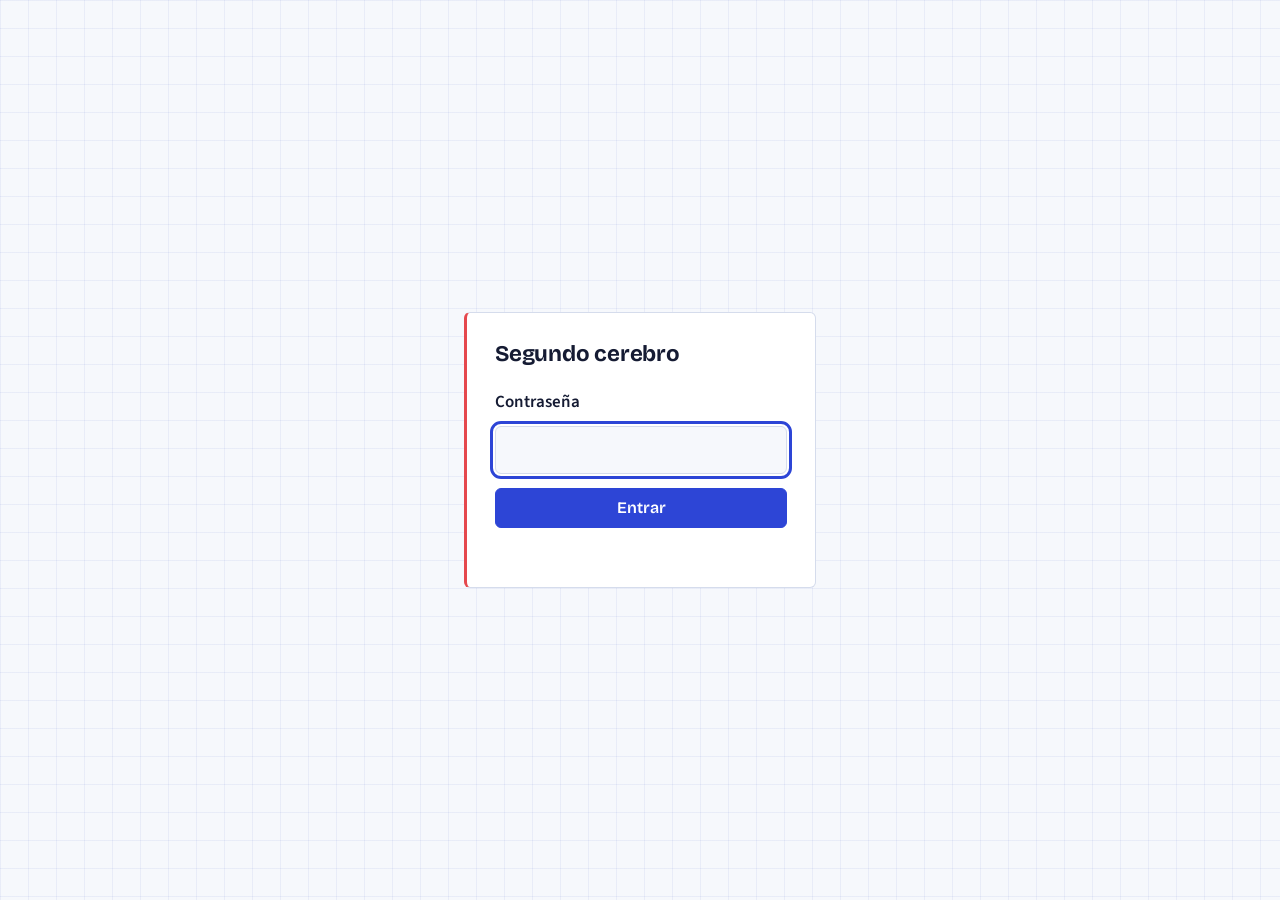
==== diapositivas/index.html @ e444e9dd "Add files via upload" ====
<!DOCTYPE html>
<html lang="es" class="locked">
<head>
  <meta charset="UTF-8">
  <meta name="viewport" content="width=device-width, initial-scale=1">
  <meta name="robots" content="noindex, nofollow">
  <title>Diapositivas · Segundo cerebro</title>
  <link rel="preconnect" href="https://fonts.googleapis.com">
  <link rel="preconnect" href="https://fonts.gstatic.com" crossorigin>
  <link href="https://fonts.googleapis.com/css2?family=Bricolage+Grotesque:opsz,wght@12..96,500..800&family=Source+Sans+3:wght@400..700&display=swap" rel="stylesheet">
  <link rel="stylesheet" href="../style.css">
</head>
<body data-page="diapositivas" data-root="../">
  <div class="shell" id="shell"></div>
  <noscript><p style="padding:2rem">Activa JavaScript para ver esta página.</p></noscript>
  <script src="../app.js"></script>
</body>
</html>
---- style.css ----
:root {
  --paper: #f6f8fc;
  --panel: #ffffff;
  --ink: #151b33;
  --muted: #5a6483;
  --line: #d5dcec;
  --grid: rgba(52, 86, 196, 0.07);
  --accent: #2d45d6;
  --accent-ink: #ffffff;
  --hl: #ffe45e;
  --margin: #e5484d;
  --err: #c62d33;
  --radius: 6px;
}

@media (prefers-color-scheme: dark) {
  :root {
    --paper: #0f1424;
    --panel: #161d33;
    --ink: #e9edfb;
    --muted: #9aa5c6;
    --line: #29314d;
    --grid: rgba(140, 165, 255, 0.06);
    --accent: #8ea2ff;
    --accent-ink: #0f1424;
    --hl: rgba(240, 213, 74, 0.34);
    --margin: #ff6b70;
    --err: #ff8a8e;
  }
}

* { box-sizing: border-box; }

html { background: var(--paper); }

body {
  margin: 0;
  min-height: 100vh;
  color: var(--ink);
  font-family: "Source Sans 3", system-ui, -apple-system, "Segoe UI", sans-serif;
  font-size: 1.0625rem;
  line-height: 1.6;
  background-color: var(--paper);
  background-image:
    linear-gradient(var(--grid) 1px, transparent 1px),
    linear-gradient(90deg, var(--grid) 1px, transparent 1px);
  background-size: 28px 28px;
}

html.locked .shell { display: none; }

a:focus-visible,
button:focus-visible,
input:focus-visible,
summary:focus-visible {
  outline: 3px solid var(--accent);
  outline-offset: 2px;
}

/* ---------- Estructura ---------- */

.shell {
  display: grid;
  grid-template-columns: 16rem minmax(0, 1fr);
  min-height: 100vh;
}

.side {
  position: sticky;
  top: 0;
  align-self: start;
  height: 100vh;
  display: flex;
  flex-direction: column;
  gap: 2rem;
  padding: 2rem 1.5rem;
  background: var(--panel);
  border-right: 2px solid var(--margin);
}

.brand {
  font-family: "Bricolage Grotesque", system-ui, sans-serif;
  font-weight: 700;
  font-size: 1.4rem;
  line-height: 1.15;
  letter-spacing: -0.01em;
  color: var(--ink);
  text-decoration: none;
  margin: 0;
}

.side nav {
  display: flex;
  flex-direction: column;
  gap: 0.15rem;
}

.side nav a {
  align-self: flex-start;
  font-family: "Bricolage Grotesque", system-ui, sans-serif;
  font-weight: 500;
  font-size: 1.05rem;
  color: var(--ink);
  text-decoration: none;
  padding: 0.3rem 0.25rem;
}

.side nav a:hover,
.side nav a[aria-current="page"] {
  background-image: linear-gradient(transparent 58%, var(--hl) 58%);
}

.side nav a[aria-current="page"] { font-weight: 700; }

.link-btn {
  margin-top: auto;
  align-self: flex-start;
  background: none;
  border: 0;
  padding: 0.25rem 0;
  font: inherit;
  font-size: 0.95rem;
  color: var(--muted);
  text-decoration: underline;
  text-underline-offset: 3px;
  cursor: pointer;
}

main {
  width: 100%;
  max-width: 54rem;
  padding: clamp(1.5rem, 5vw, 4rem);
}

h1 {
  font-family: "Bricolage Grotesque", system-ui, sans-serif;
  font-weight: 700;
  font-size: clamp(2.2rem, 6vw, 3.6rem);
  line-height: 1.05;
  letter-spacing: -0.025em;
  margin: 0 0 0.75rem;
}

h2 {
  font-family: "Bricolage Grotesque", system-ui, sans-serif;
  font-weight: 600;
  font-size: 1.25rem;
  margin: 2.5rem 0 0.5rem;
}

.lead {
  max-width: 34rem;
  margin: 0 0 2.5rem;
  font-size: 1.15rem;
  color: var(--muted);
}

.note {
  max-width: 36rem;
  padding: 1rem 1.1rem;
  background: var(--panel);
  border: 1px solid var(--line);
  border-left: 3px solid var(--margin);
  border-radius: var(--radius);
  color: var(--ink);
}

.note code,
.lead code {
  font-family: ui-monospace, SFMono-Regular, Menlo, Consolas, monospace;
  font-size: 0.9em;
}

.back {
  display: inline-block;
  margin-bottom: 1.5rem;
  font-family: "Bricolage Grotesque", system-ui, sans-serif;
  font-weight: 500;
  color: var(--muted);
  text-decoration: none;
}

.back:hover { color: var(--ink); text-decoration: underline; }

/* ---------- Listas ---------- */

.rows { border-top: 1px solid var(--line); }

.row,
.file,
.link-row {
  display: flex;
  align-items: baseline;
  justify-content: space-between;
  gap: 1rem;
  padding: 1.1rem 0;
  border-bottom: 1px solid var(--line);
  color: inherit;
  text-decoration: none;
}

.file,
.link-row { padding: 0.75rem 0; align-items: center; }

.row .t {
  font-family: "Bricolage Grotesque", system-ui, sans-serif;
  font-weight: 600;
  font-size: 1.6rem;
  line-height: 1.2;
}

.file-name,
.link-name {
  font-weight: 600;
}

.row .d,
.link-row .d {
  display: block;
  color: var(--muted);
  font-size: 0.97rem;
  font-weight: 400;
}

.row .n,
.link-row .host {
  color: var(--muted);
  font-size: 0.95rem;
  white-space: nowrap;
}

.row:hover .t,
.row:focus-visible .t,
.file:hover .file-name,
.file:focus-visible .file-name,
.link-row:hover .link-name,
.link-row:focus-visible .link-name {
  background-image: linear-gradient(transparent 58%, var(--hl) 58%);
}

.tag {
  flex: none;
  font-size: 0.75rem;
  font-weight: 600;
  line-height: 1.4;
  padding: 0 0.45rem;
  color: var(--muted);
  background: var(--panel);
  border: 1px solid var(--line);
  border-radius: 4px;
}

.hidden { display: none !important; }

/* ---------- Buscador y botones ---------- */

.search {
  width: 100%;
  margin: 0 0 1.5rem;
  padding: 0.7rem 0.1rem;
  font: inherit;
  font-size: 1.1rem;
  color: var(--ink);
  background: transparent;
  border: 0;
  border-bottom: 2px solid var(--ink);
  border-radius: 0;
}

.search:focus-visible {
  outline: none;
  border-bottom-color: var(--accent);
  box-shadow: 0 2px 0 var(--accent);
}

.btn {
  flex: none;
  padding: 0.4rem 0.9rem;
  font-family: "Bricolage Grotesque", system-ui, sans-serif;
  font-weight: 600;
  font-size: 0.9rem;
  color: var(--ink);
  background: transparent;
  border: 1.5px solid var(--ink);
  border-radius: var(--radius);
  white-space: nowrap;
  cursor: pointer;
}

.btn:hover { background: var(--ink); color: var(--paper); }

.btn.ok,
.btn-fill {
  background: var(--accent);
  border-color: var(--accent);
  color: var(--accent-ink);
}

.btn-fill:hover { background: var(--accent); color: var(--accent-ink); filter: brightness(1.08); }

/* ---------- Prompts ---------- */

.prompt { border-bottom: 1px solid var(--line); }

.prompt summary {
  display: flex;
  align-items: flex-start;
  justify-content: space-between;
  gap: 1rem;
  padding: 1rem 0;
  cursor: pointer;
  list-style: none;
}

.prompt summary::-webkit-details-marker { display: none; }

.p-main {
  position: relative;
  min-width: 0;
  padding-left: 1.4rem;
}

.p-main::before {
  content: "";
  position: absolute;
  left: 0.15rem;
  top: 0.55em;
  width: 0.45rem;
  height: 0.45rem;
  border-right: 2px solid var(--muted);
  border-bottom: 2px solid var(--muted);
  transform: rotate(-45deg);
  transition: transform 0.15s;
}

.prompt[open] .p-main::before { transform: rotate(45deg); }

.p-title {
  display: block;
  font-family: "Bricolage Grotesque", system-ui, sans-serif;
  font-weight: 600;
  font-size: 1.2rem;
  line-height: 1.3;
}

.prompt summary:hover .p-title { background-image: linear-gradient(transparent 58%, var(--hl) 58%); }

.p-excerpt {
  display: block;
  max-width: 34rem;
  overflow: hidden;
  text-overflow: ellipsis;
  white-space: nowrap;
  color: var(--muted);
  font-size: 0.95rem;
}

.prompt[open] .p-excerpt { display: none; }

.p-text {
  margin: 0 0 1.25rem;
  padding: 1rem 1.1rem;
  background: var(--panel);
  border: 1px solid var(--line);
  border-left: 3px solid var(--accent);
  border-radius: var(--radius);
  white-space: pre-wrap;
  overflow-wrap: anywhere;
  font-family: ui-monospace, SFMono-Regular, Menlo, Consolas, monospace;
  font-size: 0.92rem;
  line-height: 1.55;
}

/* ---------- Contraseña ---------- */

.gate {
  min-height: 100vh;
  display: grid;
  place-items: center;
  padding: 1.5rem;
}

.gate-box {
  width: min(22rem, 100%);
  display: flex;
  flex-direction: column;
  gap: 0.6rem;
  padding: 1.75rem;
  background: var(--panel);
  border: 1px solid var(--line);
  border-left: 3px solid var(--margin);
  border-radius: var(--radius);
}

.gate-box .brand { margin-bottom: 0.75rem; }

.gate-box label { font-weight: 600; }

.gate-box input {
  padding: 0.6rem 0.7rem;
  font: inherit;
  color: var(--ink);
  background: var(--paper);
  border: 1.5px solid var(--line);
  border-radius: var(--radius);
}

.gate-box .btn { padding: 0.6rem 0.9rem; font-size: 1rem; margin-top: 0.25rem; }

.gate-err {
  min-height: 1.4em;
  margin: 0;
  font-size: 0.95rem;
  color: var(--err);
}

/* ---------- Móvil ---------- */

@media (max-width: 820px) {
  .shell { grid-template-columns: minmax(0, 1fr); }

  .side {
    position: static;
    height: auto;
    flex-direction: row;
    flex-wrap: wrap;
    align-items: center;
    gap: 0.5rem 1.25rem;
    padding: 1rem 1.25rem;
    border-right: 0;
    border-bottom: 2px solid var(--margin);
  }

  .side nav {
    order: 3;
    width: 100%;
    flex-direction: row;
    flex-wrap: wrap;
    gap: 0.1rem 0.9rem;
  }

  .link-btn { margin: 0 0 0 auto; }

  .row .t { font-size: 1.35rem; }
  .row { flex-direction: column; gap: 0.2rem; }
  .p-excerpt { max-width: 100%; }
}
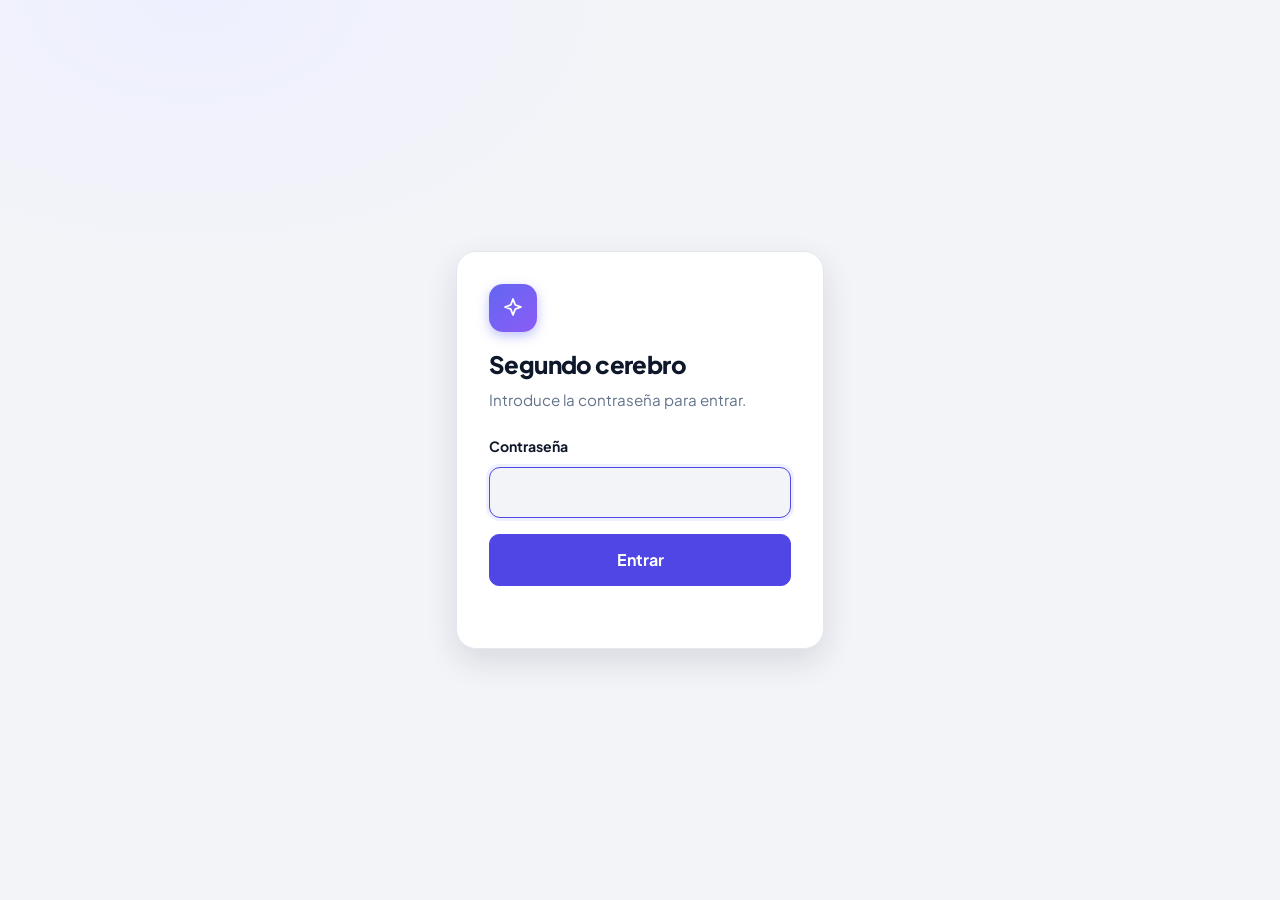
==== commit d11a9c2f: "Add files via upload" ====
--- a/diapositivas/index.html
+++ b/diapositivas/index.html
@@ -7,7 +7,7 @@
   <title>Diapositivas · Segundo cerebro</title>
   <link rel="preconnect" href="https://fonts.googleapis.com">
   <link rel="preconnect" href="https://fonts.gstatic.com" crossorigin>
-  <link href="https://fonts.googleapis.com/css2?family=Bricolage+Grotesque:opsz,wght@12..96,500..800&family=Source+Sans+3:wght@400..700&display=swap" rel="stylesheet">
+  <link href="https://fonts.googleapis.com/css2?family=Plus+Jakarta+Sans:wght@400..800&display=swap" rel="stylesheet">
   <link rel="stylesheet" href="../style.css">
 </head>
 <body data-page="diapositivas" data-root="../">
--- a/style.css
+++ b/style.css
@@ -1,58 +1,94 @@
 :root {
-  --paper: #f6f8fc;
-  --panel: #ffffff;
-  --ink: #151b33;
-  --muted: #5a6483;
-  --line: #d5dcec;
-  --grid: rgba(52, 86, 196, 0.07);
-  --accent: #2d45d6;
+  --bg: #f3f4f8;
+  --surface: #ffffff;
+  --ink: #0f172a;
+  --muted: #64748b;
+  --line: #e4e7f0;
+  --accent: #4f46e5;
   --accent-ink: #ffffff;
-  --hl: #ffe45e;
-  --margin: #e5484d;
-  --err: #c62d33;
-  --radius: 6px;
+  --accent-soft: #eef0ff;
+  --side: #0f172a;
+  --side-ink: #cbd5e1;
+  --shadow-sm: 0 1px 2px rgba(15, 23, 42, 0.05), 0 2px 6px rgba(15, 23, 42, 0.04);
+  --shadow-md: 0 12px 32px rgba(15, 23, 42, 0.12);
+  --err: #dc2626;
+  --radius: 16px;
 }
 
 @media (prefers-color-scheme: dark) {
   :root {
-    --paper: #0f1424;
-    --panel: #161d33;
-    --ink: #e9edfb;
-    --muted: #9aa5c6;
-    --line: #29314d;
-    --grid: rgba(140, 165, 255, 0.06);
-    --accent: #8ea2ff;
-    --accent-ink: #0f1424;
-    --hl: rgba(240, 213, 74, 0.34);
-    --margin: #ff6b70;
-    --err: #ff8a8e;
+    --bg: #0b1020;
+    --surface: #141b30;
+    --ink: #e8ecf8;
+    --muted: #94a3b8;
+    --line: #232c47;
+    --accent: #818cf8;
+    --accent-ink: #0b1020;
+    --accent-soft: rgba(129, 140, 248, 0.18);
+    --side: #080c18;
+    --shadow-sm: 0 1px 2px rgba(0, 0, 0, 0.3);
+    --shadow-md: 0 12px 32px rgba(0, 0, 0, 0.45);
+    --err: #fca5a5;
   }
 }
 
+/* Colores por sección */
+.c-diapositivas { --tone: #4f46e5; --tone-bg: #eceeff; --tone-side: #a5b4fc; }
+.c-organizacion { --tone: #0f8f84; --tone-bg: #dff5f2; --tone-side: #5eead4; }
+.c-recursos     { --tone: #c26a05; --tone-bg: #fdefd6; --tone-side: #fbbf24; }
+.c-prompts      { --tone: #db2455; --tone-bg: #fde6ec; --tone-side: #fda4af; }
+
+@media (prefers-color-scheme: dark) {
+  .c-diapositivas { --tone: #a5b4fc; --tone-bg: rgba(129, 140, 248, 0.16); }
+  .c-organizacion { --tone: #5eead4; --tone-bg: rgba(45, 212, 191, 0.14); }
+  .c-recursos     { --tone: #fbbf24; --tone-bg: rgba(251, 191, 36, 0.14); }
+  .c-prompts      { --tone: #fda4af; --tone-bg: rgba(251, 113, 133, 0.15); }
+}
+
+/* Colores por tipo de archivo */
+.ft-pdf   { --c: #dc2626; --cb: #fee2e2; }
+.ft-ppt   { --c: #ea580c; --cb: #ffedd5; }
+.ft-doc   { --c: #2563eb; --cb: #dbeafe; }
+.ft-xls   { --c: #16a34a; --cb: #dcfce7; }
+.ft-img   { --c: #9333ea; --cb: #f3e8ff; }
+.ft-vid   { --c: #db2777; --cb: #fce7f3; }
+.ft-zip   { --c: #ca8a04; --cb: #fef9c3; }
+.ft-other { --c: #475569; --cb: #e8ecf3; }
+
+@media (prefers-color-scheme: dark) {
+  .ft-pdf   { --c: #fca5a5; --cb: rgba(248, 113, 113, 0.16); }
+  .ft-ppt   { --c: #fdba74; --cb: rgba(251, 146, 60, 0.16); }
+  .ft-doc   { --c: #93c5fd; --cb: rgba(96, 165, 250, 0.16); }
+  .ft-xls   { --c: #86efac; --cb: rgba(74, 222, 128, 0.14); }
+  .ft-img   { --c: #d8b4fe; --cb: rgba(192, 132, 252, 0.16); }
+  .ft-vid   { --c: #f9a8d4; --cb: rgba(244, 114, 182, 0.16); }
+  .ft-zip   { --c: #fde047; --cb: rgba(250, 204, 21, 0.14); }
+  .ft-other { --c: #cbd5e1; --cb: rgba(148, 163, 184, 0.16); }
+}
+
 * { box-sizing: border-box; }
 
-html { background: var(--paper); }
+html { background: var(--bg); }
 
 body {
   margin: 0;
   min-height: 100vh;
   color: var(--ink);
-  font-family: "Source Sans 3", system-ui, -apple-system, "Segoe UI", sans-serif;
-  font-size: 1.0625rem;
-  line-height: 1.6;
-  background-color: var(--paper);
-  background-image:
-    linear-gradient(var(--grid) 1px, transparent 1px),
-    linear-gradient(90deg, var(--grid) 1px, transparent 1px);
-  background-size: 28px 28px;
+  background: var(--bg);
+  font-family: "Plus Jakarta Sans", system-ui, -apple-system, "Segoe UI", Roboto, sans-serif;
+  font-size: 1rem;
+  line-height: 1.55;
+  -webkit-font-smoothing: antialiased;
 }
 
 html.locked .shell { display: none; }
+
+.ico { display: inline-flex; flex: none; }
+.ico svg { display: block; }
 
 a:focus-visible,
 button:focus-visible,
-input:focus-visible,
-summary:focus-visible {
+input:focus-visible {
   outline: 3px solid var(--accent);
   outline-offset: 2px;
 }
@@ -61,7 +97,7 @@
 
 .shell {
   display: grid;
-  grid-template-columns: 16rem minmax(0, 1fr);
+  grid-template-columns: 17rem minmax(0, 1fr);
   min-height: 100vh;
 }
 
@@ -72,351 +108,421 @@
   height: 100vh;
   display: flex;
   flex-direction: column;
-  gap: 2rem;
-  padding: 2rem 1.5rem;
-  background: var(--panel);
-  border-right: 2px solid var(--margin);
+  padding: 1.5rem 1rem;
+  background: var(--side);
+  color: var(--side-ink);
 }
 
 .brand {
-  font-family: "Bricolage Grotesque", system-ui, sans-serif;
-  font-weight: 700;
-  font-size: 1.4rem;
-  line-height: 1.15;
+  display: flex;
+  align-items: center;
+  gap: 0.75rem;
+  padding: 0.25rem 0.5rem;
+  color: #fff;
+  font-weight: 800;
+  font-size: 1.1rem;
   letter-spacing: -0.01em;
-  color: var(--ink);
   text-decoration: none;
-  margin: 0;
+}
+
+.brand-mark {
+  display: grid;
+  place-items: center;
+  width: 2.35rem;
+  height: 2.35rem;
+  border-radius: 11px;
+  color: #fff;
+  background: linear-gradient(135deg, #6366f1, #8b5cf6);
+  box-shadow: 0 4px 12px rgba(99, 102, 241, 0.4);
 }
 
 .side nav {
   display: flex;
   flex-direction: column;
-  gap: 0.15rem;
+  gap: 0.25rem;
+  margin-top: 2rem;
 }
 
 .side nav a {
-  align-self: flex-start;
-  font-family: "Bricolage Grotesque", system-ui, sans-serif;
-  font-weight: 500;
-  font-size: 1.05rem;
-  color: var(--ink);
+  display: flex;
+  align-items: center;
+  gap: 0.75rem;
+  padding: 0.7rem 0.85rem;
+  border-radius: 11px;
+  color: var(--side-ink);
+  font-size: 0.95rem;
+  font-weight: 600;
   text-decoration: none;
-  padding: 0.3rem 0.25rem;
-}
-
-.side nav a:hover,
-.side nav a[aria-current="page"] {
-  background-image: linear-gradient(transparent 58%, var(--hl) 58%);
-}
-
-.side nav a[aria-current="page"] { font-weight: 700; }
-
-.link-btn {
+  transition: background 0.15s, color 0.15s;
+}
+
+.side nav a .ico { color: var(--tone-side); }
+
+.side nav a:hover { background: rgba(255, 255, 255, 0.07); color: #fff; }
+
+.side nav a[aria-current="page"] { background: rgba(255, 255, 255, 0.12); color: #fff; }
+
+.logout {
+  display: flex;
+  align-items: center;
+  gap: 0.6rem;
   margin-top: auto;
-  align-self: flex-start;
+  padding: 0.65rem 0.85rem;
+  border: 0;
+  border-radius: 11px;
   background: none;
-  border: 0;
-  padding: 0.25rem 0;
+  color: var(--side-ink);
   font: inherit;
-  font-size: 0.95rem;
-  color: var(--muted);
-  text-decoration: underline;
-  text-underline-offset: 3px;
+  font-size: 0.9rem;
+  font-weight: 600;
   cursor: pointer;
 }
+
+.logout:hover { background: rgba(255, 255, 255, 0.07); color: #fff; }
 
 main {
   width: 100%;
-  max-width: 54rem;
-  padding: clamp(1.5rem, 5vw, 4rem);
+  max-width: 74rem;
+  padding: 2.75rem clamp(1.25rem, 4vw, 3.5rem) 4rem;
 }
 
 h1 {
-  font-family: "Bricolage Grotesque", system-ui, sans-serif;
+  margin: 0 0 0.4rem;
+  font-size: clamp(1.8rem, 4vw, 2.5rem);
+  font-weight: 800;
+  line-height: 1.15;
+  letter-spacing: -0.025em;
+}
+
+.lead {
+  max-width: 38rem;
+  margin: 0 0 2rem;
+  color: var(--muted);
+  font-size: 1.05rem;
+}
+
+.crumbs {
+  display: flex;
+  align-items: center;
+  gap: 0.5rem;
+  margin-bottom: 1.25rem;
+}
+
+.back {
+  display: inline-flex;
+  align-items: center;
+  gap: 0.45rem;
+  padding: 0.45rem 0.85rem 0.45rem 0.7rem;
+  border: 1px solid var(--line);
+  border-radius: 999px;
+  background: var(--surface);
+  color: var(--muted);
+  font-size: 0.88rem;
+  font-weight: 600;
+  text-decoration: none;
+  box-shadow: var(--shadow-sm);
+}
+
+.back:hover { color: var(--ink); }
+
+.sec-title {
+  display: flex;
+  align-items: center;
+  gap: 0.6rem;
+  margin: 2.25rem 0 1rem;
+  font-size: 1.1rem;
   font-weight: 700;
-  font-size: clamp(2.2rem, 6vw, 3.6rem);
-  line-height: 1.05;
-  letter-spacing: -0.025em;
-  margin: 0 0 0.75rem;
-}
-
-h2 {
-  font-family: "Bricolage Grotesque", system-ui, sans-serif;
-  font-weight: 600;
-  font-size: 1.25rem;
-  margin: 2.5rem 0 0.5rem;
-}
-
-.lead {
-  max-width: 34rem;
-  margin: 0 0 2.5rem;
-  font-size: 1.15rem;
-  color: var(--muted);
-}
-
-.note {
-  max-width: 36rem;
-  padding: 1rem 1.1rem;
-  background: var(--panel);
+  letter-spacing: -0.01em;
+}
+
+.sec-title .count {
+  padding: 0.1rem 0.6rem;
+  border-radius: 999px;
+  background: var(--accent-soft);
+  color: var(--accent);
+  font-size: 0.78rem;
+  font-weight: 700;
+}
+
+/* ---------- Tarjetas ---------- */
+
+.grid {
+  display: grid;
+  grid-template-columns: repeat(auto-fill, minmax(16rem, 1fr));
+  gap: 1.1rem;
+}
+
+.grid.big { grid-template-columns: repeat(auto-fit, minmax(min(20rem, 100%), 1fr)); gap: 1.25rem; }
+.grid.files { grid-template-columns: repeat(auto-fill, minmax(18rem, 1fr)); }
+.grid.prompts { grid-template-columns: repeat(auto-fill, minmax(20rem, 1fr)); align-items: start; }
+
+.card {
+  display: flex;
+  flex-direction: column;
+  gap: 0.9rem;
+  padding: 1.3rem;
+  background: var(--surface);
   border: 1px solid var(--line);
-  border-left: 3px solid var(--margin);
   border-radius: var(--radius);
-  color: var(--ink);
-}
-
-.note code,
-.lead code {
-  font-family: ui-monospace, SFMono-Regular, Menlo, Consolas, monospace;
-  font-size: 0.9em;
-}
-
-.back {
-  display: inline-block;
-  margin-bottom: 1.5rem;
-  font-family: "Bricolage Grotesque", system-ui, sans-serif;
-  font-weight: 500;
-  color: var(--muted);
-  text-decoration: none;
-}
-
-.back:hover { color: var(--ink); text-decoration: underline; }
-
-/* ---------- Listas ---------- */
-
-.rows { border-top: 1px solid var(--line); }
-
-.row,
-.file,
-.link-row {
-  display: flex;
-  align-items: baseline;
-  justify-content: space-between;
-  gap: 1rem;
-  padding: 1.1rem 0;
-  border-bottom: 1px solid var(--line);
+  box-shadow: var(--shadow-sm);
   color: inherit;
   text-decoration: none;
-}
-
-.file,
-.link-row { padding: 0.75rem 0; align-items: center; }
-
-.row .t {
-  font-family: "Bricolage Grotesque", system-ui, sans-serif;
-  font-weight: 600;
-  font-size: 1.6rem;
-  line-height: 1.2;
-}
-
-.file-name,
-.link-name {
-  font-weight: 600;
-}
-
-.row .d,
-.link-row .d {
+  transition: transform 0.15s, box-shadow 0.15s, border-color 0.15s;
+}
+
+a.card:hover {
+  transform: translateY(-3px);
+  border-color: var(--tone, var(--accent));
+  box-shadow: var(--shadow-md);
+}
+
+.tile {
+  display: grid;
+  place-items: center;
+  width: 2.9rem;
+  height: 2.9rem;
+  border-radius: 13px;
+  background: var(--tone-bg);
+  color: var(--tone);
+}
+
+.card-title {
   display: block;
-  color: var(--muted);
+  font-size: 1.1rem;
+  font-weight: 700;
+  line-height: 1.3;
+  letter-spacing: -0.01em;
+}
+
+.card-desc {
+  display: block;
+  margin-top: 0.2rem;
+  color: var(--muted);
+  font-size: 0.93rem;
+}
+
+.card-foot {
+  display: flex;
+  align-items: center;
+  justify-content: space-between;
+  gap: 0.75rem;
+  margin-top: auto;
+  color: var(--muted);
+}
+
+.pill {
+  padding: 0.2rem 0.7rem;
+  border-radius: 999px;
+  background: var(--tone-bg);
+  color: var(--tone);
+  font-size: 0.8rem;
+  font-weight: 700;
+}
+
+a.card:hover .go { color: var(--tone, var(--accent)); transform: translateX(3px); }
+.go { transition: transform 0.15s, color 0.15s; }
+
+.home-card { padding: 1.6rem; gap: 1.1rem; }
+.home-card .card-title { font-size: 1.25rem; }
+
+/* Archivos */
+
+.file-card {
+  flex-direction: row;
+  align-items: center;
+  gap: 0.95rem;
+  padding: 1rem 1.1rem;
+}
+
+.ft {
+  display: grid;
+  place-items: center;
+  flex: none;
+  width: 3rem;
+  height: 3rem;
+  border-radius: 12px;
+  background: var(--cb);
+  color: var(--c);
+  font-size: 0.72rem;
+  font-weight: 800;
+  letter-spacing: 0.02em;
+}
+
+.file-info { flex: 1; min-width: 0; }
+
+.file-name {
+  display: -webkit-box;
+  overflow: hidden;
+  -webkit-line-clamp: 2;
+  -webkit-box-orient: vertical;
+  font-weight: 700;
   font-size: 0.97rem;
-  font-weight: 400;
-}
-
-.row .n,
-.link-row .host {
-  color: var(--muted);
-  font-size: 0.95rem;
-  white-space: nowrap;
-}
-
-.row:hover .t,
-.row:focus-visible .t,
-.file:hover .file-name,
-.file:focus-visible .file-name,
-.link-row:hover .link-name,
-.link-row:focus-visible .link-name {
-  background-image: linear-gradient(transparent 58%, var(--hl) 58%);
-}
-
-.tag {
-  flex: none;
-  font-size: 0.75rem;
-  font-weight: 600;
-  line-height: 1.4;
-  padding: 0 0.45rem;
-  color: var(--muted);
-  background: var(--panel);
-  border: 1px solid var(--line);
-  border-radius: 4px;
-}
-
-.hidden { display: none !important; }
-
-/* ---------- Buscador y botones ---------- */
+  line-height: 1.3;
+  overflow-wrap: anywhere;
+}
+
+.file-sub { display: block; margin-top: 0.15rem; color: var(--muted); font-size: 0.82rem; }
+
+.file-card .ext-ico { color: var(--muted); }
+.file-card:hover .ext-ico { color: var(--accent); }
+
+/* Enlaces */
+
+.link-card .host { font-size: 0.85rem; font-weight: 600; }
+
+.line-clamp {
+  display: -webkit-box;
+  overflow: hidden;
+  -webkit-line-clamp: 2;
+  -webkit-box-orient: vertical;
+}
+
+/* Prompts */
+
+.p-body {
+  display: -webkit-box;
+  margin: 0;
+  overflow: hidden;
+  -webkit-line-clamp: 5;
+  -webkit-box-orient: vertical;
+  color: var(--muted);
+  font-size: 0.93rem;
+  line-height: 1.6;
+  white-space: pre-wrap;
+  overflow-wrap: anywhere;
+}
+
+.prompt-card.open .p-body {
+  display: block;
+  color: var(--ink);
+}
+
+.p-actions { display: flex; align-items: center; gap: 0.5rem; margin-top: auto; }
+
+/* ---------- Buscador, botones y avisos ---------- */
+
+.searchbox { position: relative; max-width: 26rem; margin: 0 0 1.75rem; }
+
+.searchbox .ico {
+  position: absolute;
+  left: 1rem;
+  top: 50%;
+  transform: translateY(-50%);
+  color: var(--muted);
+  pointer-events: none;
+}
 
 .search {
   width: 100%;
-  margin: 0 0 1.5rem;
-  padding: 0.7rem 0.1rem;
+  padding: 0.8rem 1rem 0.8rem 2.8rem;
+  border: 1px solid var(--line);
+  border-radius: 12px;
+  background: var(--surface);
+  color: var(--ink);
   font: inherit;
-  font-size: 1.1rem;
+  font-size: 0.98rem;
+  box-shadow: var(--shadow-sm);
+}
+
+.search:focus { outline: none; border-color: var(--accent); box-shadow: 0 0 0 3px var(--accent-soft); }
+
+.btn {
+  display: inline-flex;
+  align-items: center;
+  gap: 0.45rem;
+  padding: 0.5rem 0.9rem;
+  border: 1px solid var(--line);
+  border-radius: 10px;
+  background: var(--surface);
   color: var(--ink);
-  background: transparent;
-  border: 0;
-  border-bottom: 2px solid var(--ink);
-  border-radius: 0;
-}
-
-.search:focus-visible {
-  outline: none;
-  border-bottom-color: var(--accent);
-  box-shadow: 0 2px 0 var(--accent);
-}
-
-.btn {
-  flex: none;
-  padding: 0.4rem 0.9rem;
-  font-family: "Bricolage Grotesque", system-ui, sans-serif;
-  font-weight: 600;
-  font-size: 0.9rem;
-  color: var(--ink);
-  background: transparent;
-  border: 1.5px solid var(--ink);
+  font: inherit;
+  font-size: 0.88rem;
+  font-weight: 700;
+  cursor: pointer;
+  transition: background 0.15s, border-color 0.15s;
+}
+
+.btn:hover { border-color: var(--accent); }
+
+.btn.primary { background: var(--accent); border-color: var(--accent); color: var(--accent-ink); }
+.btn.primary:hover { filter: brightness(1.08); }
+.btn.ghost { border-color: transparent; background: transparent; color: var(--muted); }
+.btn.ghost:hover { color: var(--ink); background: var(--accent-soft); }
+.btn.done { background: #16a34a; border-color: #16a34a; color: #fff; }
+
+.hidden { display: none !important; }
+
+.empty {
+  display: flex;
+  flex-direction: column;
+  align-items: flex-start;
+  gap: 0.6rem;
+  max-width: 36rem;
+  padding: 1.5rem;
+  border: 2px dashed var(--line);
   border-radius: var(--radius);
-  white-space: nowrap;
-  cursor: pointer;
-}
-
-.btn:hover { background: var(--ink); color: var(--paper); }
-
-.btn.ok,
-.btn-fill {
-  background: var(--accent);
-  border-color: var(--accent);
-  color: var(--accent-ink);
-}
-
-.btn-fill:hover { background: var(--accent); color: var(--accent-ink); filter: brightness(1.08); }
-
-/* ---------- Prompts ---------- */
-
-.prompt { border-bottom: 1px solid var(--line); }
-
-.prompt summary {
-  display: flex;
-  align-items: flex-start;
-  justify-content: space-between;
-  gap: 1rem;
-  padding: 1rem 0;
-  cursor: pointer;
-  list-style: none;
-}
-
-.prompt summary::-webkit-details-marker { display: none; }
-
-.p-main {
-  position: relative;
-  min-width: 0;
-  padding-left: 1.4rem;
-}
-
-.p-main::before {
-  content: "";
-  position: absolute;
-  left: 0.15rem;
-  top: 0.55em;
-  width: 0.45rem;
-  height: 0.45rem;
-  border-right: 2px solid var(--muted);
-  border-bottom: 2px solid var(--muted);
-  transform: rotate(-45deg);
-  transition: transform 0.15s;
-}
-
-.prompt[open] .p-main::before { transform: rotate(45deg); }
-
-.p-title {
-  display: block;
-  font-family: "Bricolage Grotesque", system-ui, sans-serif;
-  font-weight: 600;
-  font-size: 1.2rem;
-  line-height: 1.3;
-}
-
-.prompt summary:hover .p-title { background-image: linear-gradient(transparent 58%, var(--hl) 58%); }
-
-.p-excerpt {
-  display: block;
-  max-width: 34rem;
-  overflow: hidden;
-  text-overflow: ellipsis;
-  white-space: nowrap;
-  color: var(--muted);
-  font-size: 0.95rem;
-}
-
-.prompt[open] .p-excerpt { display: none; }
-
-.p-text {
-  margin: 0 0 1.25rem;
-  padding: 1rem 1.1rem;
-  background: var(--panel);
-  border: 1px solid var(--line);
-  border-left: 3px solid var(--accent);
-  border-radius: var(--radius);
-  white-space: pre-wrap;
-  overflow-wrap: anywhere;
+  color: var(--muted);
+}
+
+.empty .tile { background: var(--accent-soft); color: var(--accent); }
+.empty p { margin: 0; color: var(--ink); }
+
+code {
+  padding: 0.1rem 0.4rem;
+  border-radius: 6px;
+  background: var(--accent-soft);
+  color: var(--accent);
   font-family: ui-monospace, SFMono-Regular, Menlo, Consolas, monospace;
-  font-size: 0.92rem;
-  line-height: 1.55;
+  font-size: 0.88em;
 }
 
 /* ---------- Contraseña ---------- */
 
 .gate {
-  min-height: 100vh;
   display: grid;
   place-items: center;
+  min-height: 100vh;
   padding: 1.5rem;
+  background:
+    radial-gradient(40rem 24rem at 15% 0%, var(--accent-soft), transparent 70%),
+    var(--bg);
 }
 
 .gate-box {
-  width: min(22rem, 100%);
   display: flex;
   flex-direction: column;
   gap: 0.6rem;
-  padding: 1.75rem;
-  background: var(--panel);
+  width: min(23rem, 100%);
+  padding: 2rem;
+  background: var(--surface);
   border: 1px solid var(--line);
-  border-left: 3px solid var(--margin);
-  border-radius: var(--radius);
-}
-
-.gate-box .brand { margin-bottom: 0.75rem; }
-
-.gate-box label { font-weight: 600; }
+  border-radius: 20px;
+  box-shadow: var(--shadow-md);
+}
+
+.gate-box .brand-mark { width: 3rem; height: 3rem; border-radius: 14px; margin-bottom: 0.6rem; }
+.gate-box h1 { margin: 0; font-size: 1.5rem; }
+.gate-box .sub { margin: 0 0 0.9rem; color: var(--muted); font-size: 0.95rem; }
+.gate-box label { font-size: 0.88rem; font-weight: 700; }
 
 .gate-box input {
-  padding: 0.6rem 0.7rem;
+  padding: 0.75rem 0.9rem;
+  border: 1px solid var(--line);
+  border-radius: 11px;
+  background: var(--bg);
+  color: var(--ink);
   font: inherit;
-  color: var(--ink);
-  background: var(--paper);
-  border: 1.5px solid var(--line);
-  border-radius: var(--radius);
-}
-
-.gate-box .btn { padding: 0.6rem 0.9rem; font-size: 1rem; margin-top: 0.25rem; }
-
-.gate-err {
-  min-height: 1.4em;
-  margin: 0;
-  font-size: 0.95rem;
-  color: var(--err);
-}
+}
+
+.gate-box input:focus { outline: none; border-color: var(--accent); box-shadow: 0 0 0 3px var(--accent-soft); }
+
+.gate-box .btn { justify-content: center; padding: 0.8rem 1rem; font-size: 1rem; margin-top: 0.4rem; }
+
+.gate-err { min-height: 1.4em; margin: 0; color: var(--err); font-size: 0.9rem; font-weight: 600; }
 
 /* ---------- Móvil ---------- */
 
-@media (max-width: 820px) {
+@media (max-width: 860px) {
   .shell { grid-template-columns: minmax(0, 1fr); }
 
   .side {
@@ -425,23 +531,23 @@
     flex-direction: row;
     flex-wrap: wrap;
     align-items: center;
-    gap: 0.5rem 1.25rem;
-    padding: 1rem 1.25rem;
-    border-right: 0;
-    border-bottom: 2px solid var(--margin);
+    gap: 0.75rem;
+    padding: 0.9rem 1rem;
   }
 
   .side nav {
     order: 3;
+    flex-direction: row;
     width: 100%;
-    flex-direction: row;
-    flex-wrap: wrap;
-    gap: 0.1rem 0.9rem;
+    margin: 0;
+    padding-bottom: 0.1rem;
+    overflow-x: auto;
   }
 
-  .link-btn { margin: 0 0 0 auto; }
-
-  .row .t { font-size: 1.35rem; }
-  .row { flex-direction: column; gap: 0.2rem; }
-  .p-excerpt { max-width: 100%; }
-}
+  .side nav a { flex: none; padding: 0.55rem 0.8rem; }
+
+  .logout { margin: 0 0 0 auto; padding: 0.5rem; }
+  .logout .label { display: none; }
+
+  main { padding-top: 1.75rem; }
+}
